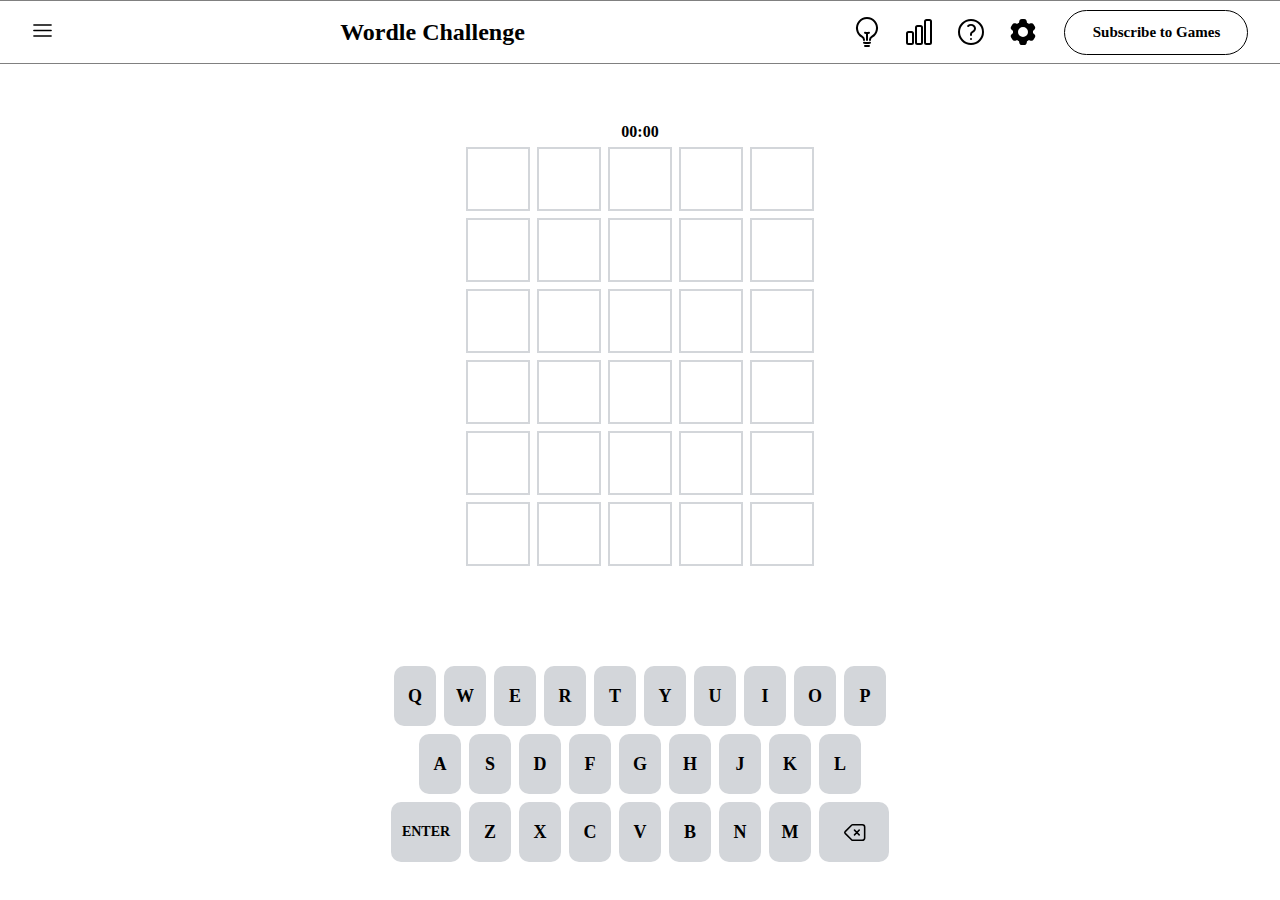
==== static/index.html @ c61a8073 "[Wordle] Python 구현" ====
<!DOCTYPE html>
<html lang="en">
  <head>
    <meta charset="UTF-8" />
    <meta name="viewport" content="width=device-width, initial-scale=1.0" />
    <title>Wordle Challenge</title>
    <link rel="stylesheet" href="index.css" />
  </head>
  <body>
    <header>
      <div class="menu-bar">
        <div class="menu-bar__icon">
          <img src="/static/assets/menu.svg" alt="menu" />
        </div>
        <div class="menu-bar__tittle">Wordle Challenge</div>
        <div class="menu-bar__icon2">
          <div class="menu-bar__icon2-bar">
            <div class="menu-bar__icon2-bar_help">
              <img src="/static/assets/light.svg" alt="light" />
              <img src="/static/assets/chart.svg" alt="chart" />
              <img src="/static/assets/question.svg" alt="question" />
              <img src="/static/assets/settiong.svg" alt="settiong" />
            </div>
            <div class="menu-bar__icon2-bar_sub">Subscribe to Games</div>
          </div>
        </div>
      </div>
    </header>

    <main>
      <div class="time">00:00</div>
      <div class="board-row row-0">
        <div class="board-column" data-index="00"></div>
        <div class="board-column" data-index="01"></div>
        <div class="board-column" data-index="02"></div>
        <div class="board-column" data-index="03"></div>
        <div class="board-column" data-index="04"></div>
      </div>
      <div class="board-row row-1">
        <div class="board-column" data-index="10"></div>
        <div class="board-column" data-index="11"></div>
        <div class="board-column" data-index="12"></div>
        <div class="board-column" data-index="13"></div>
        <div class="board-column" data-index="14"></div>
      </div>
      <div class="board-row row-2">
        <div class="board-column" data-index="20"></div>
        <div class="board-column" data-index="21"></div>
        <div class="board-column" data-index="22"></div>
        <div class="board-column" data-index="23"></div>
        <div class="board-column" data-index="24"></div>
      </div>
      <div class="board-row row-3">
        <div class="board-column" data-index="30"></div>
        <div class="board-column" data-index="31"></div>
        <div class="board-column" data-index="32"></div>
        <div class="board-column" data-index="33"></div>
        <div class="board-column" data-index="34"></div>
      </div>
      <div class="board-row row-4">
        <div class="board-column" data-index="40"></div>
        <div class="board-column" data-index="41"></div>
        <div class="board-column" data-index="42"></div>
        <div class="board-column" data-index="43"></div>
        <div class="board-column" data-index="44"></div>
      </div>
      <div class="board-row row-5">
        <div class="board-column" data-index="50"></div>
        <div class="board-column" data-index="51"></div>
        <div class="board-column" data-index="52"></div>
        <div class="board-column" data-index="53"></div>
        <div class="board-column" data-index="54"></div>
      </div>
    </main>

    <footer>
      <div class="keyboard-row row-0">
        <div class="keyboard-column" data-key="Q">Q</div>
        <div class="keyboard-column" data-key="W">W</div>
        <div class="keyboard-column" data-key="E">E</div>
        <div class="keyboard-column" data-key="R">R</div>
        <div class="keyboard-column" data-key="T">T</div>
        <div class="keyboard-column" data-key="Y">Y</div>
        <div class="keyboard-column" data-key="U">U</div>
        <div class="keyboard-column" data-key="I">I</div>
        <div class="keyboard-column" data-key="O">O</div>
        <div class="keyboard-column" data-key="P">P</div>
      </div>
      <div class="keyboard-row row-1">
        <div class="keyboard-column" data-key="A">A</div>
        <div class="keyboard-column" data-key="S">S</div>
        <div class="keyboard-column" data-key="D">D</div>
        <div class="keyboard-column" data-key="F">F</div>
        <div class="keyboard-column" data-key="G">G</div>
        <div class="keyboard-column" data-key="H">H</div>
        <div class="keyboard-column" data-key="J">J</div>
        <div class="keyboard-column" data-key="K">K</div>
        <div class="keyboard-column" data-key="L">L</div>
      </div>
      <div class="keyboard-row row-2">
        <div class="enter" data-key="ENTER">ENTER</div>
        <div class="keyboard-column" data-key="Z">Z</div>
        <div class="keyboard-column" data-key="X">X</div>
        <div class="keyboard-column" data-key="C">C</div>
        <div class="keyboard-column" data-key="V">V</div>
        <div class="keyboard-column" data-key="B">B</div>
        <div class="keyboard-column" data-key="N">N</div>
        <div class="keyboard-column" data-key="M">M</div>
        <div class="backspace" data-key="BACKSPACE">
          <img src="/static/assets/back.svg" alt="back" />
        </div>
      </div>
    </footer>
    <script src="index.js"></script>
  </body>
</html>
---- static/index.css ----
@import "reset.css";
@import "header.css";
@import "main.css";
@import "footer.css";
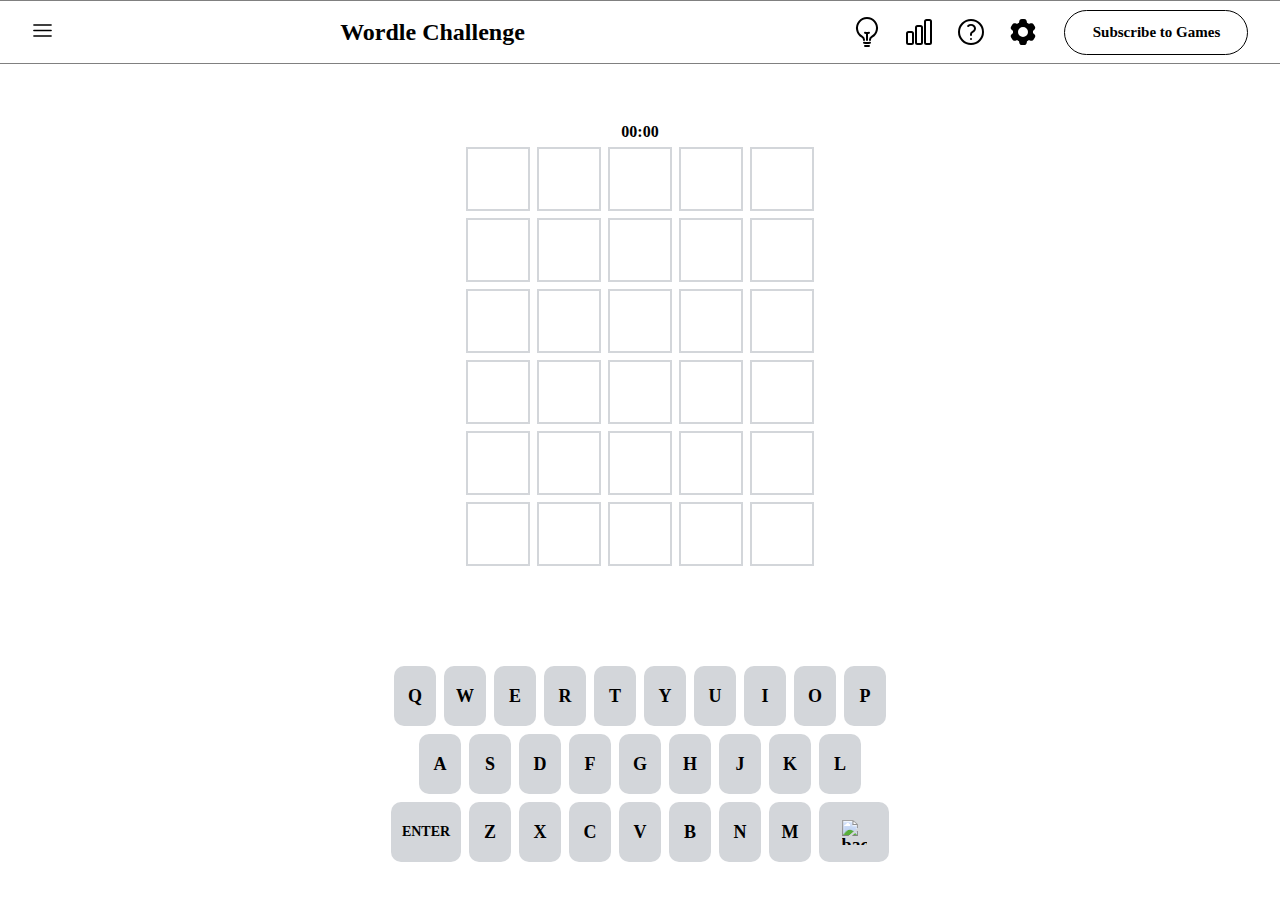
==== commit 6a319f38: "파일 경로 수정" ====
--- a/static/index.html
+++ b/static/index.html
@@ -10,16 +10,16 @@
     <header>
       <div class="menu-bar">
         <div class="menu-bar__icon">
-          <img src="/static/assets/menu.svg" alt="menu" />
+          <img src="assets/menu.svg" alt="menu" />
         </div>
         <div class="menu-bar__tittle">Wordle Challenge</div>
         <div class="menu-bar__icon2">
           <div class="menu-bar__icon2-bar">
             <div class="menu-bar__icon2-bar_help">
-              <img src="/static/assets/light.svg" alt="light" />
-              <img src="/static/assets/chart.svg" alt="chart" />
-              <img src="/static/assets/question.svg" alt="question" />
-              <img src="/static/assets/settiong.svg" alt="settiong" />
+              <img src="assets/light.svg" alt="light" />
+              <img src="assets/chart.svg" alt="chart" />
+              <img src="assets/question.svg" alt="question" />
+              <img src="assets/settiong.svg" alt="settiong" />
             </div>
             <div class="menu-bar__icon2-bar_sub">Subscribe to Games</div>
           </div>
@@ -107,7 +107,7 @@
         <div class="keyboard-column" data-key="N">N</div>
         <div class="keyboard-column" data-key="M">M</div>
         <div class="backspace" data-key="BACKSPACE">
-          <img src="/static/assets/back.svg" alt="back" />
+          <img src="/assets/back.svg" alt="back" />
         </div>
       </div>
     </footer>
